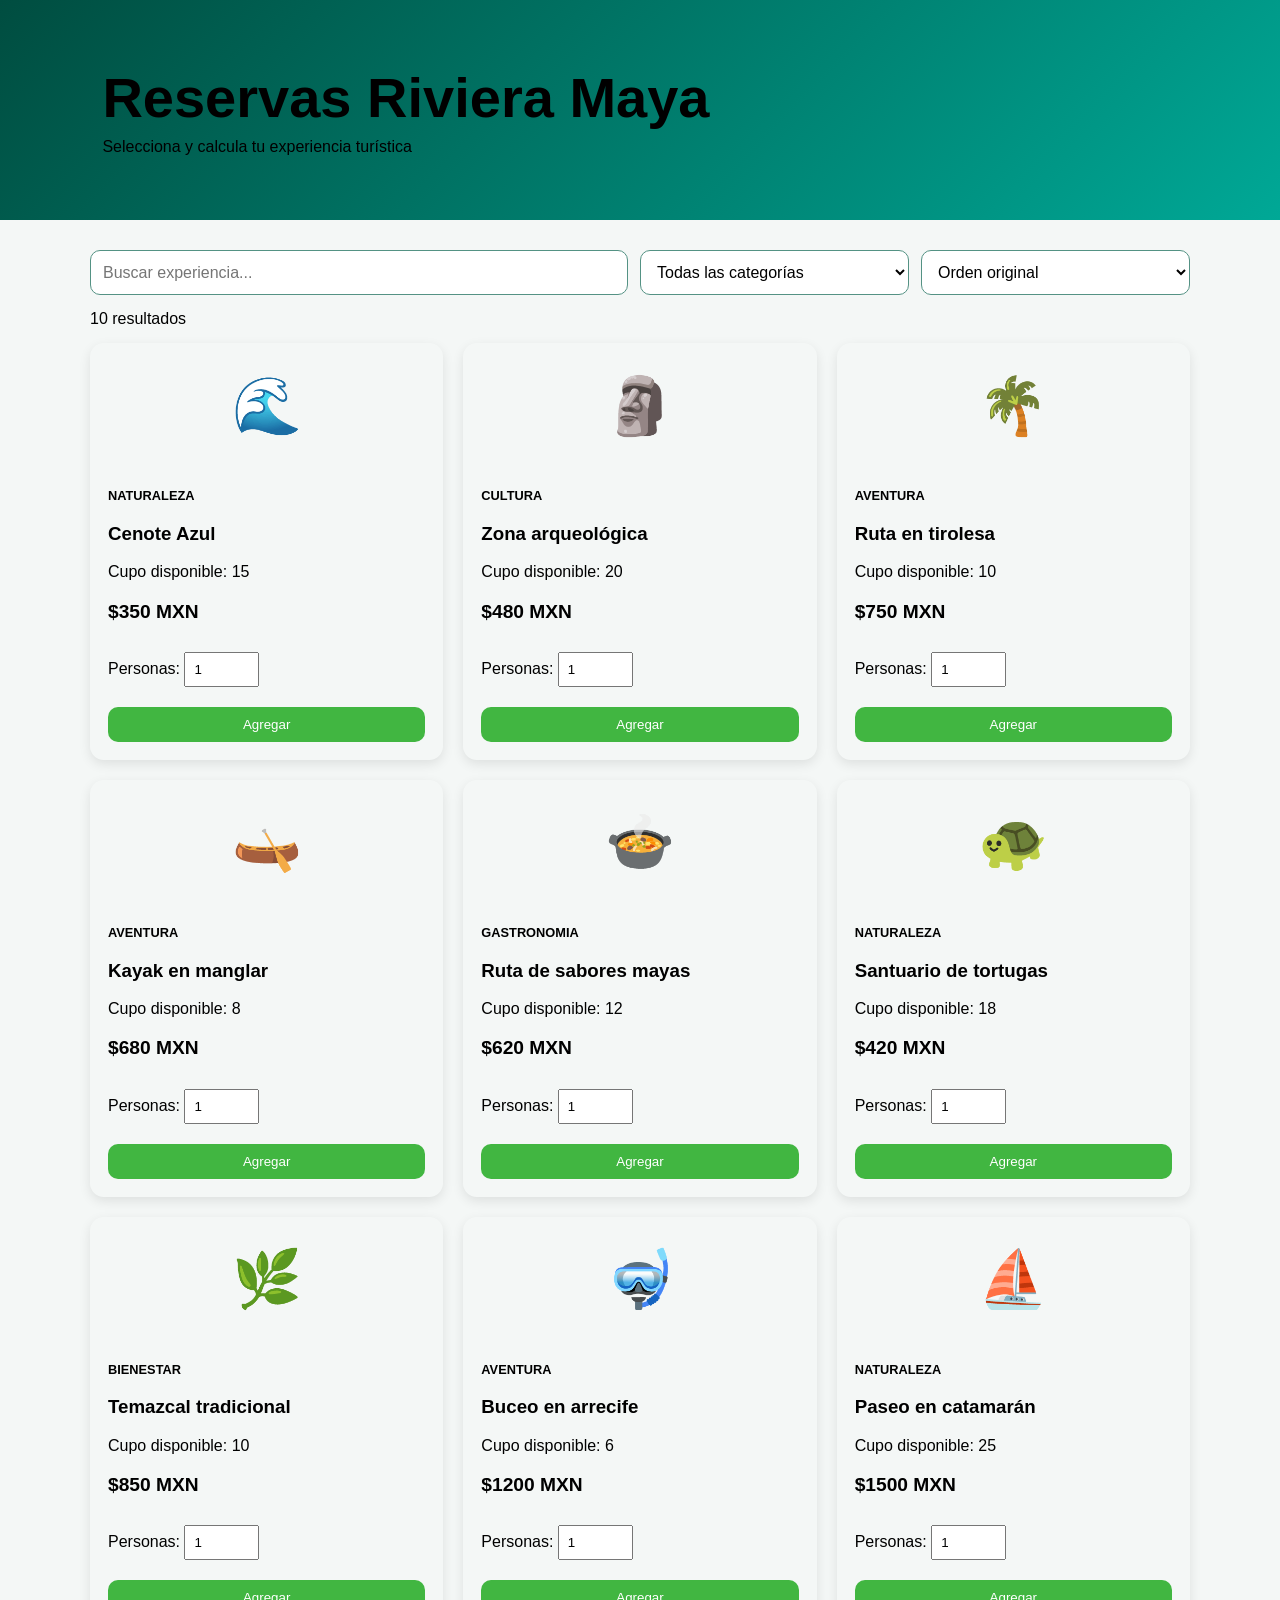
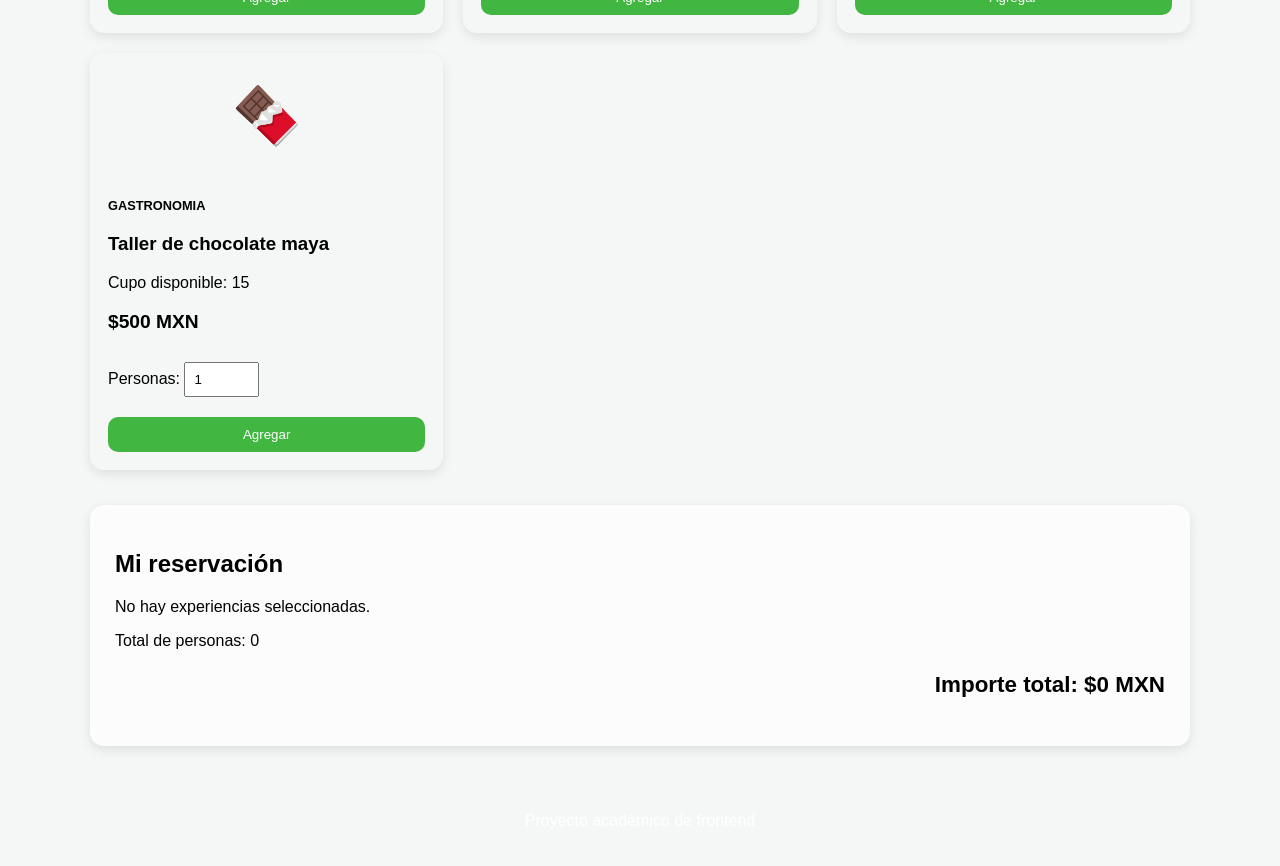
==== experiencias-riviera/index.html @ 6173750b "Add files via upload" ====
<!DOCTYPE html>
<html lang="es">

<head>
  <meta charset="UTF-8">
  <meta name="viewport" content="width=device-width, initial-scale=1.0">
  <title>Reservas Riviera Maya</title>
  <link rel="stylesheet" href="styles.css">
  <script src="app.js" defer></script>
</head>

<body>
  <header class="encabezado">
    <h1>Reservas Riviera Maya</h1>
    <p>Selecciona y calcula tu experiencia turística</p>
  </header>
  <main class="contenedor">
    <div id="mensajeNotificacion" class="notificacion oculto"></div>

<section class="controles" aria-label="Controles del catálogo">
      <input id="buscador" type="search" placeholder="Buscar experiencia...">
      
      <select id="filtroCategoria">
        <option value="todas">Todas las categorías</option>
        <option value="naturaleza">Naturaleza</option>
        <option value="cultura">Cultura</option>
        <option value="aventura">Aventura</option>
        <option value="gastronomia">Gastronomía</option>
        <option value="bienestar">Bienestar</option>
      </select>

      <select id="ordenPrecio">
        <option value="normal">Orden original</option>
        <option value="ascendente">Menor precio</option>
        <option value="descendente">Mayor precio</option>
      </select>
    </section>
    <p id="estado" class="estado">Cargando experiencias...</p>
    <section id="catalogo" class="catalogo"></section>
    
    <section class="resumen">
      <h2>Mi reservación</h2>
      <div id="listaReservas">
        <p>No hay experiencias seleccionadas.</p>
      </div>

      <div class="resumen-totales">
        <p>Total de personas: <span id="totalPersonas">0</span></p>
        <p class="total">Importe total: <span id="total">$0 MXN</span></p>
      </div>

      <button id="btnVaciar" class="btn-vaciar" style="display: none;">Vaciar reservación</button>
    </section>
  </main>
  <footer>
    <p>Proyecto académico de frontend</p>
  </footer>
</body>

</html>

</body>
---- experiencias-riviera/styles.css ----
root {
  --primario: #00695c;
  --secundario: #e0f2f1;
  --oscuro: #16302d;
  --claro: #ffffff;
  --gris: #5f6b69;
  --peligro: #b3261e;
}

* {
  box-sizing: border-box;
}

body {
  margin: 0;
  font-family: Arial, sans-serif;
  color: var(--oscuro);
  background: #f4f7f6;
}

.encabezado {
  min-height: 220px;
  padding: 40px 8%;
  display: flex;
  flex-direction: column;
  justify-content: center;
  color: var(--claro);
  background: linear-gradient(135deg, #004d40, #00a896);
}

.encabezado h1 {
  margin: 0 0 8px;
  font-size: clamp(2rem, 5vw, 3.5rem);
}

.encabezado p {
  margin: 0;
}

.contenedor {
  width: min(1100px, 90%);
  margin: 30px auto;
}

.controles {
  display: grid;
  grid-template-columns: 2fr 1fr 1fr;
  gap: 12px;
  margin-bottom: 15px;
}

.controles input,
.controles select {
  width: 100%;
  padding: 12px;
  border: 1px solid #549284;
  border-radius: 10px;
  background: white;
  font-size: 1rem;
}

.controles input:focus,
.controles select:focus {
  outline: 3px solid #00695c25;
  border-color: var(--primario);
}

.estado {
  color: var(--gris);
  margin: 15px 0;
}

button {
  border: 0;
  border-radius: 10px;
  padding: 10px 14px;
  cursor: pointer;
}

.catalogo {
  display: grid;
  grid-template-columns: repeat(3, 1fr);
  gap: 20px;
}

.tarjeta {
  overflow: hidden;
  border-radius: 14px;
  background: var(--claro);
  box-shadow: 0 4px 12px #00000018;
  transition: transform .2s;
}

.tarjeta:hover {
  transform: translateY(-5px);
}

.imagen {
  min-height: 125px;
  display: grid;
  place-items: center;
  background: var(--secundario);
  font-size: 3.5rem;
}

.informacion {
  padding: 18px;
}

.categoria {
  color: var(--primario);
  font-size: .8rem;
  font-weight: bold;
  text-transform: uppercase;
}

.precio {
  font-size: 1.2rem;
  font-weight: bold;
}

.tarjeta input[type="number"] {
  width: 75px;
  padding: 8px;
  margin: 10px 0;
}

.btn-reservar {
  display: block;
  width: 100%;
  margin-top: 10px;
  color: rgb(255, 255, 255);
  background: rgb(65, 182, 65);
}

.resumen {
  margin-top: 35px;
  padding: 25px;
  background: rgb(252, 252, 252);
  border-radius: 14px;
  box-shadow: 0 4px 12px #00000018;
}

.item-reserva {
  display: flex;
  justify-content: space-between;
  gap: 20px;
  padding: 15px 0;
  border-bottom: 1px solid #b0c936;
}

.item-reserva p {
  margin: 5px 0;
}

.btn-eliminar {
  color: rgb(141, 57, 57);
  background: white;
  margin-top: 8px;
}

.total {
  text-align: right;
  font-size: 1.4rem;
  font-weight: bold;
}

.sin-resultados {
  grid-column: 1/-1;
  padding: 30px;
  text-align: center;
  background: rgb(141, 96, 96);
  border-radius: 14px;
}

footer {
  padding: 20px;
  text-align: center;
  color: white;
  background: var(--oscuro);
}

@media (max-width:850px) {
  .catalogo {
    grid-template-columns: repeat(2, 1fr);
  }

  .controles {
    grid-template-columns: 1fr 1fr;
  }

  #buscador {
    grid-column: 1/-1;
  }
}

@media (max-width:550px) {

  .catalogo,
  .controles {
    grid-template-columns: 1fr;
  }

  #buscador {
    grid-column: auto;
  }

  .encabezado {
    min-height: 180px;
    padding: 30px 5%;
  }

  .item-reserva {
    flex-direction: column;
  }
}
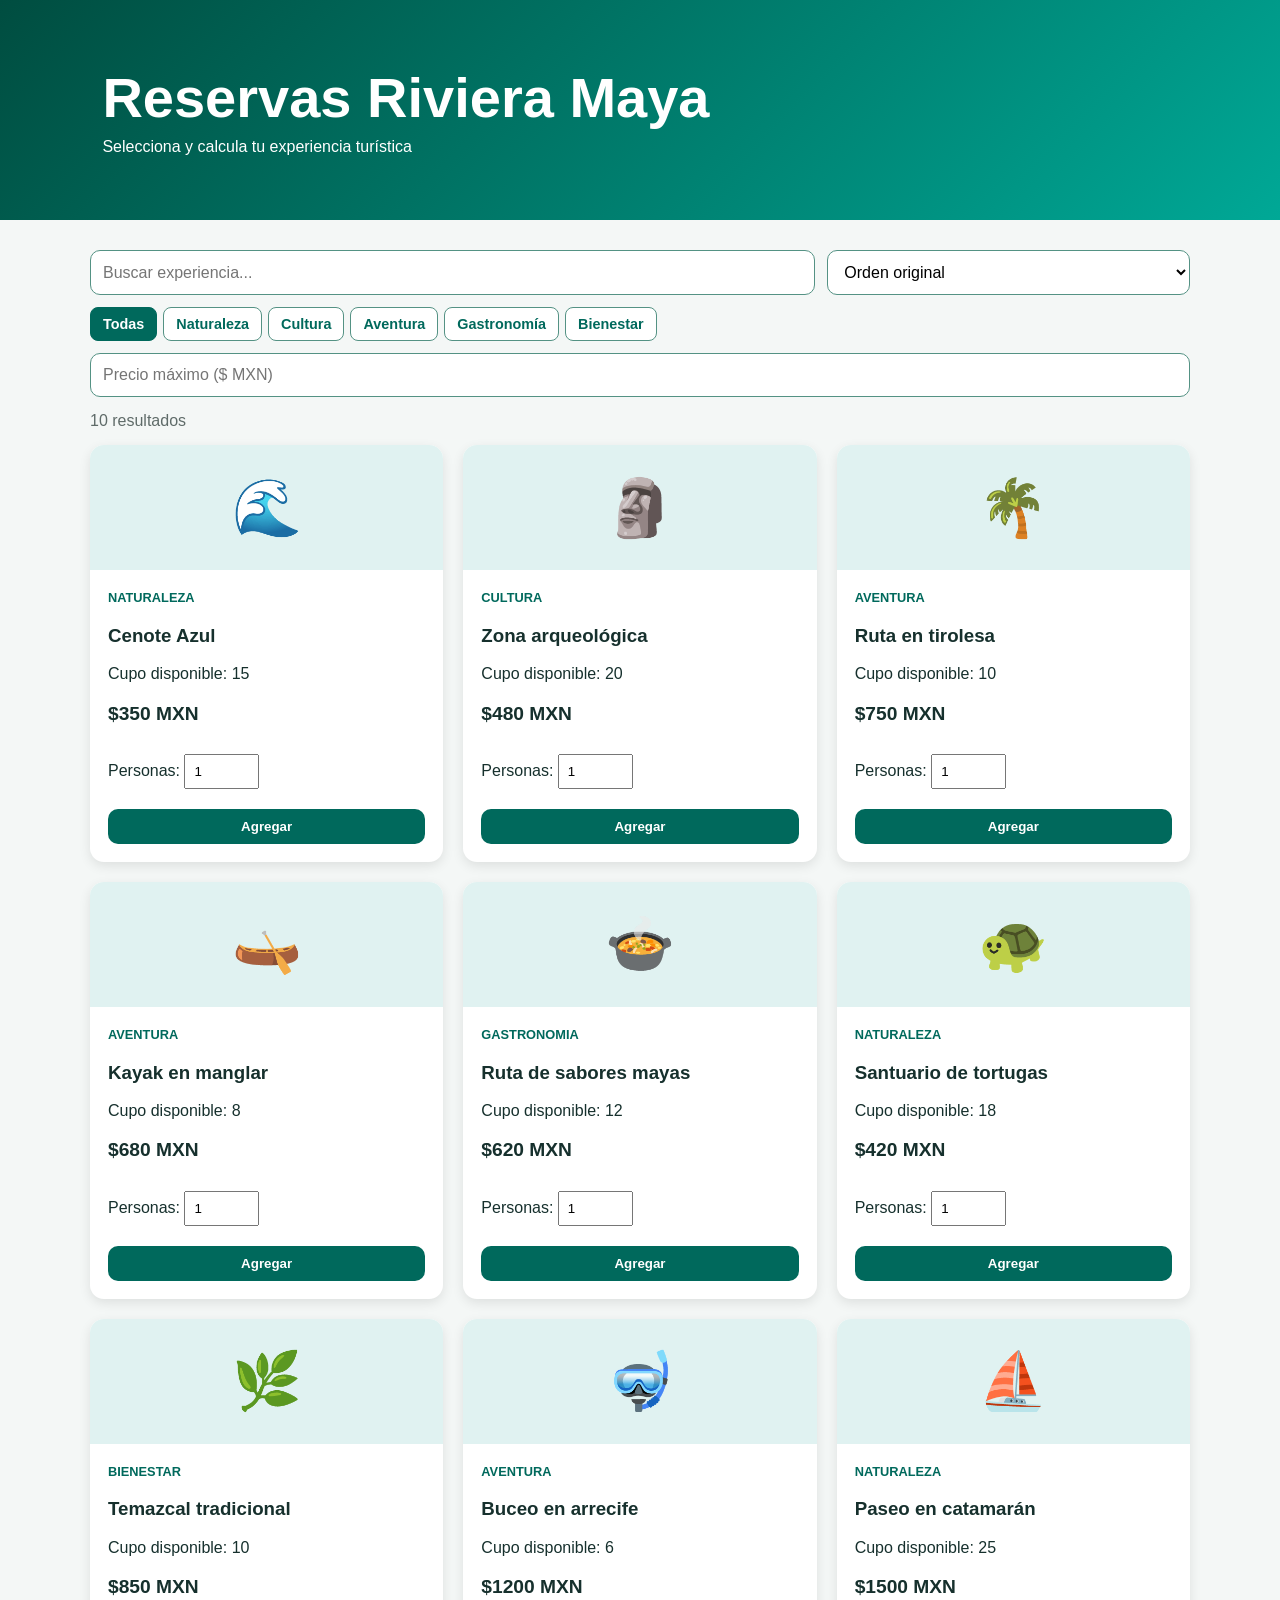
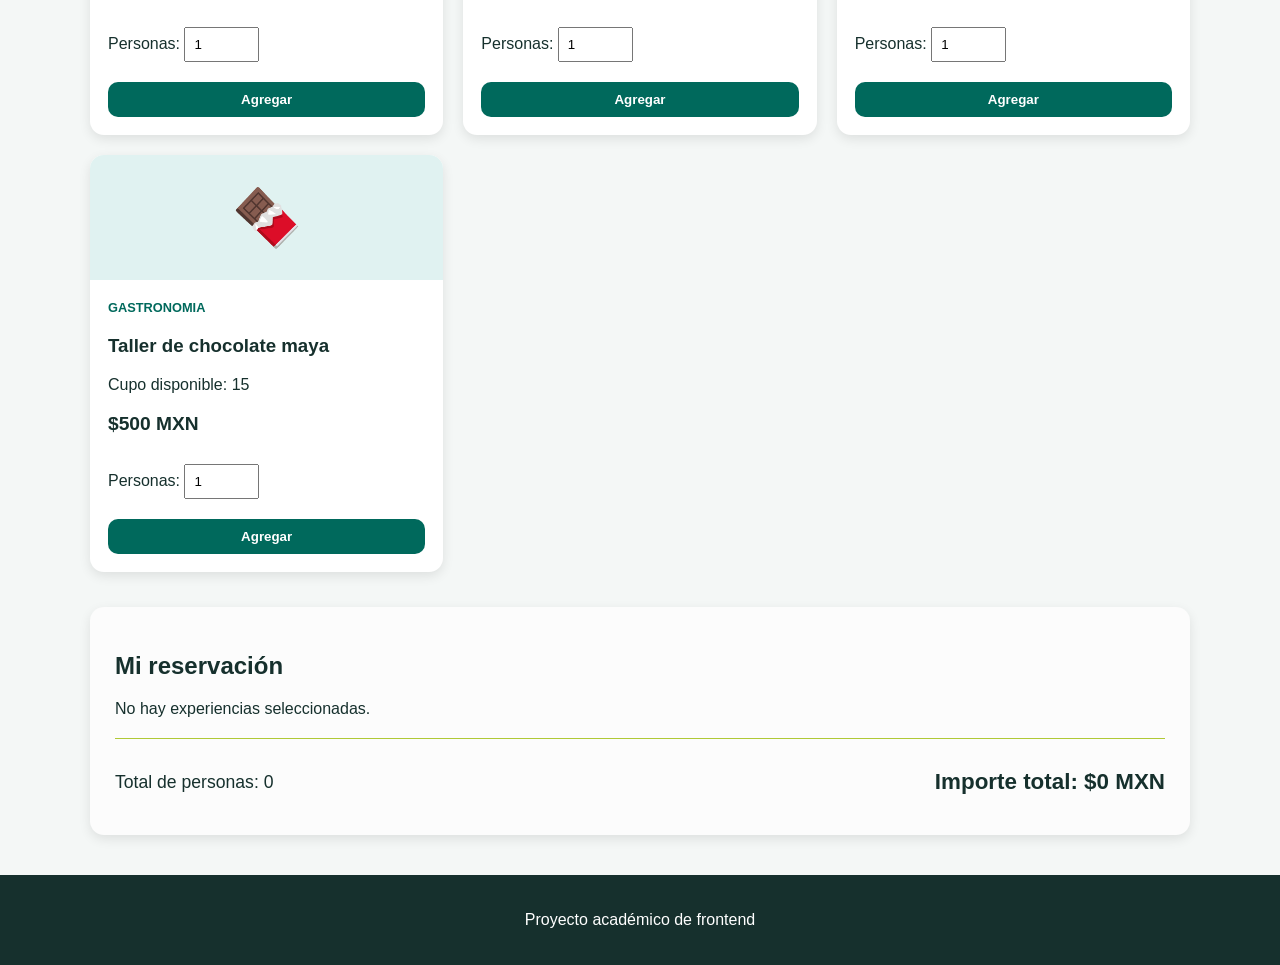
==== commit e6598105: "Sitio Web Reservas Experiencias Turísticas Actividad Práctica Frontend Sitio Web Reservas Experienci" ====
--- a/experiencias-riviera/index.html
+++ b/experiencias-riviera/index.html
@@ -10,53 +10,58 @@
 </head>
 
 <body>
+
+  <div id="notificacion" class="notificacion oculto"></div>
+
   <header class="encabezado">
     <h1>Reservas Riviera Maya</h1>
     <p>Selecciona y calcula tu experiencia turística</p>
   </header>
+
   <main class="contenedor">
-    <div id="mensajeNotificacion" class="notificacion oculto"></div>
+    <section class="controles" aria-label="Controles del catálogo">
 
-<section class="controles" aria-label="Controles del catálogo">
       <input id="buscador" type="search" placeholder="Buscar experiencia...">
-      
-      <select id="filtroCategoria">
-        <option value="todas">Todas las categorías</option>
-        <option value="naturaleza">Naturaleza</option>
-        <option value="cultura">Cultura</option>
-        <option value="aventura">Aventura</option>
-        <option value="gastronomia">Gastronomía</option>
-        <option value="bienestar">Bienestar</option>
-      </select>
 
       <select id="ordenPrecio">
         <option value="normal">Orden original</option>
         <option value="ascendente">Menor precio</option>
         <option value="descendente">Mayor precio</option>
       </select>
+
+      <div class="grupo-botones-categoria">
+        <button class="btn-cat activo" data-categoria="todas" type="button">Todas</button>
+        <button class="btn-cat" data-categoria="naturaleza" type="button">Naturaleza</button>
+        <button class="btn-cat" data-categoria="cultura" type="button">Cultura</button>
+        <button class="btn-cat" data-categoria="aventura" type="button">Aventura</button>
+        <button class="btn-cat" data-categoria="gastronomia" type="button">Gastronomía</button>
+        <button class="btn-cat" data-categoria="bienestar" type="button">Bienestar</button>
+      </div>
+
+      <input id="filtroPrecioMax" type="number" placeholder="Precio máximo ($ MXN)" min="0">
     </section>
+
     <p id="estado" class="estado">Cargando experiencias...</p>
     <section id="catalogo" class="catalogo"></section>
-    
+
     <section class="resumen">
       <h2>Mi reservación</h2>
       <div id="listaReservas">
         <p>No hay experiencias seleccionadas.</p>
       </div>
-
+      
       <div class="resumen-totales">
         <p>Total de personas: <span id="totalPersonas">0</span></p>
         <p class="total">Importe total: <span id="total">$0 MXN</span></p>
       </div>
 
-      <button id="btnVaciar" class="btn-vaciar" style="display: none;">Vaciar reservación</button>
+      <button id="btnVaciar" class="btn-vaciar" style="display: none;" type="button">Vaciar reservación</button>
     </section>
   </main>
+
   <footer>
     <p>Proyecto académico de frontend</p>
   </footer>
 </body>
 
-</html>
-
-</body>+</html>
--- a/experiencias-riviera/styles.css
+++ b/experiencias-riviera/styles.css
@@ -1,4 +1,4 @@
-root {
+:root {
   --primario: #00695c;
   --secundario: #e0f2f1;
   --oscuro: #16302d;
@@ -42,9 +42,10 @@
   margin: 30px auto;
 }
 
+/* Reorganizamos la cuadrícula de controles */
 .controles {
   display: grid;
-  grid-template-columns: 2fr 1fr 1fr;
+  grid-template-columns: 2fr 1fr;
   gap: 12px;
   margin-bottom: 15px;
 }
@@ -65,6 +66,40 @@
   border-color: var(--primario);
 }
 
+#filtroPrecioMax {
+  grid-column: 1 / -1;
+}
+
+/* Estilos para los botones de categoría */
+.grupo-botones-categoria {
+  display: flex;
+  gap: 6px;
+  flex-wrap: wrap;
+  grid-column: 1 / -1;
+}
+
+.btn-cat {
+  background: white;
+  border: 1px solid #549284;
+  color: var(--primario);
+  padding: 8px 12px;
+  border-radius: 8px;
+  font-size: 0.9rem;
+  font-weight: bold;
+  cursor: pointer;
+  transition: all 0.2s;
+}
+
+.btn-cat:hover {
+  background: var(--secundario);
+}
+
+.btn-cat.activo {
+  background: var(--primario);
+  color: white;
+  border-color: var(--primario);
+}
+
 .estado {
   color: var(--gris);
   margin: 15px 0;
@@ -129,8 +164,13 @@
   display: block;
   width: 100%;
   margin-top: 10px;
-  color: rgb(255, 255, 255);
-  background: rgb(65, 182, 65);
+  color: white;
+  background: var(--primario);
+  font-weight: bold;
+}
+
+.btn-reservar:hover {
+  background: #004d40;
 }
 
 .resumen {
@@ -157,20 +197,38 @@
   color: rgb(141, 57, 57);
   background: white;
   margin-top: 8px;
+  border: 1px solid rgb(141, 57, 57);
+}
+
+.btn-eliminar:hover {
+  background: rgb(141, 57, 57);
+  color: white;
+}
+
+.resumen-totales {
+  margin-top: 20px;
+  display: flex;
+  justify-content: space-between;
+  align-items: center;
+  font-size: 1.1rem;
+  border-top: 1px solid #b0c936;
+  padding-top: 15px;
 }
 
 .total {
-  text-align: right;
   font-size: 1.4rem;
   font-weight: bold;
+  margin: 0;
 }
 
 .sin-resultados {
   grid-column: 1/-1;
   padding: 30px;
   text-align: center;
-  background: rgb(141, 96, 96);
+  background: #e0f2f1;
   border-radius: 14px;
+  color: var(--primario);
+  font-weight: bold;
 }
 
 footer {
@@ -178,39 +236,101 @@
   text-align: center;
   color: white;
   background: var(--oscuro);
+  margin-top: 40px;
+}
+
+/* Estilos de los controles de cantidad dentro del carrito (+ / -) */
+.controles-cantidad {
+  display: flex;
+  align-items: center;
+  gap: 8px;
+  margin-top: 6px;
+}
+
+.btn-cantidad {
+  background: var(--secundario);
+  color: var(--primario);
+  font-weight: bold;
+  border: 1px solid #549284;
+  padding: 2px 8px;
+  border-radius: 6px;
+  cursor: pointer;
+}
+
+.btn-cantidad:hover {
+  background: var(--primario);
+  color: white;
+}
+
+.btn-vaciar {
+  display: block;
+  width: 40%;
+  margin: 15px auto 0 auto;
+  background: #f9f8f8;
+  color: var(--peligro);
+  border: 1px solid var(--peligro);
+  font-weight: bold;
+  padding: 10px;
+  border-radius: 10px;
+  cursor: pointer;
+  transition: all 0.2s;
+}
+
+.btn-vaciar:hover {
+  background: var(--peligro);
+  color: rgb(253, 250, 250);
+}
+
+/* Estilos para las notificaciones visuales in-page (Punto 14) */
+.notificacion {
+  position: fixed;
+  top: 20px;
+  right: 20px;
+  background: var(--primario);
+  color: white;
+  padding: 12px 20px;
+  border-radius: 10px;
+  box-shadow: 0 4px 12px rgba(0, 0, 0, 0.2);
+  font-weight: bold;
+  z-index: 1000;
+  transition: opacity 0.3s ease, transform 0.3s ease;
+  opacity: 1;
+  transform: translateY(0);
+}
+
+.notificacion.oculto {
+  opacity: 0;
+  transform: translateY(-20px);
+  pointer-events: none;
+}
+
+.notificacion.error {
+  background: var(--peligro);
 }
 
 @media (max-width:850px) {
   .catalogo {
     grid-template-columns: repeat(2, 1fr);
   }
-
-  .controles {
-    grid-template-columns: 1fr 1fr;
-  }
-
-  #buscador {
-    grid-column: 1/-1;
-  }
-}
-
-@media (max-width:550px) {
-
-  .catalogo,
   .controles {
     grid-template-columns: 1fr;
   }
-
-  #buscador {
-    grid-column: auto;
-  }
-
+}
+
+@media (max-width:550px) {
+  .catalogo {
+    grid-template-columns: 1fr;
+  }
   .encabezado {
     min-height: 180px;
     padding: 30px 5%;
   }
-
   .item-reserva {
     flex-direction: column;
   }
+  .resumen-totales {
+    flex-direction: column;
+    align-items: flex-start;
+    gap: 10px;
+  }
 }
